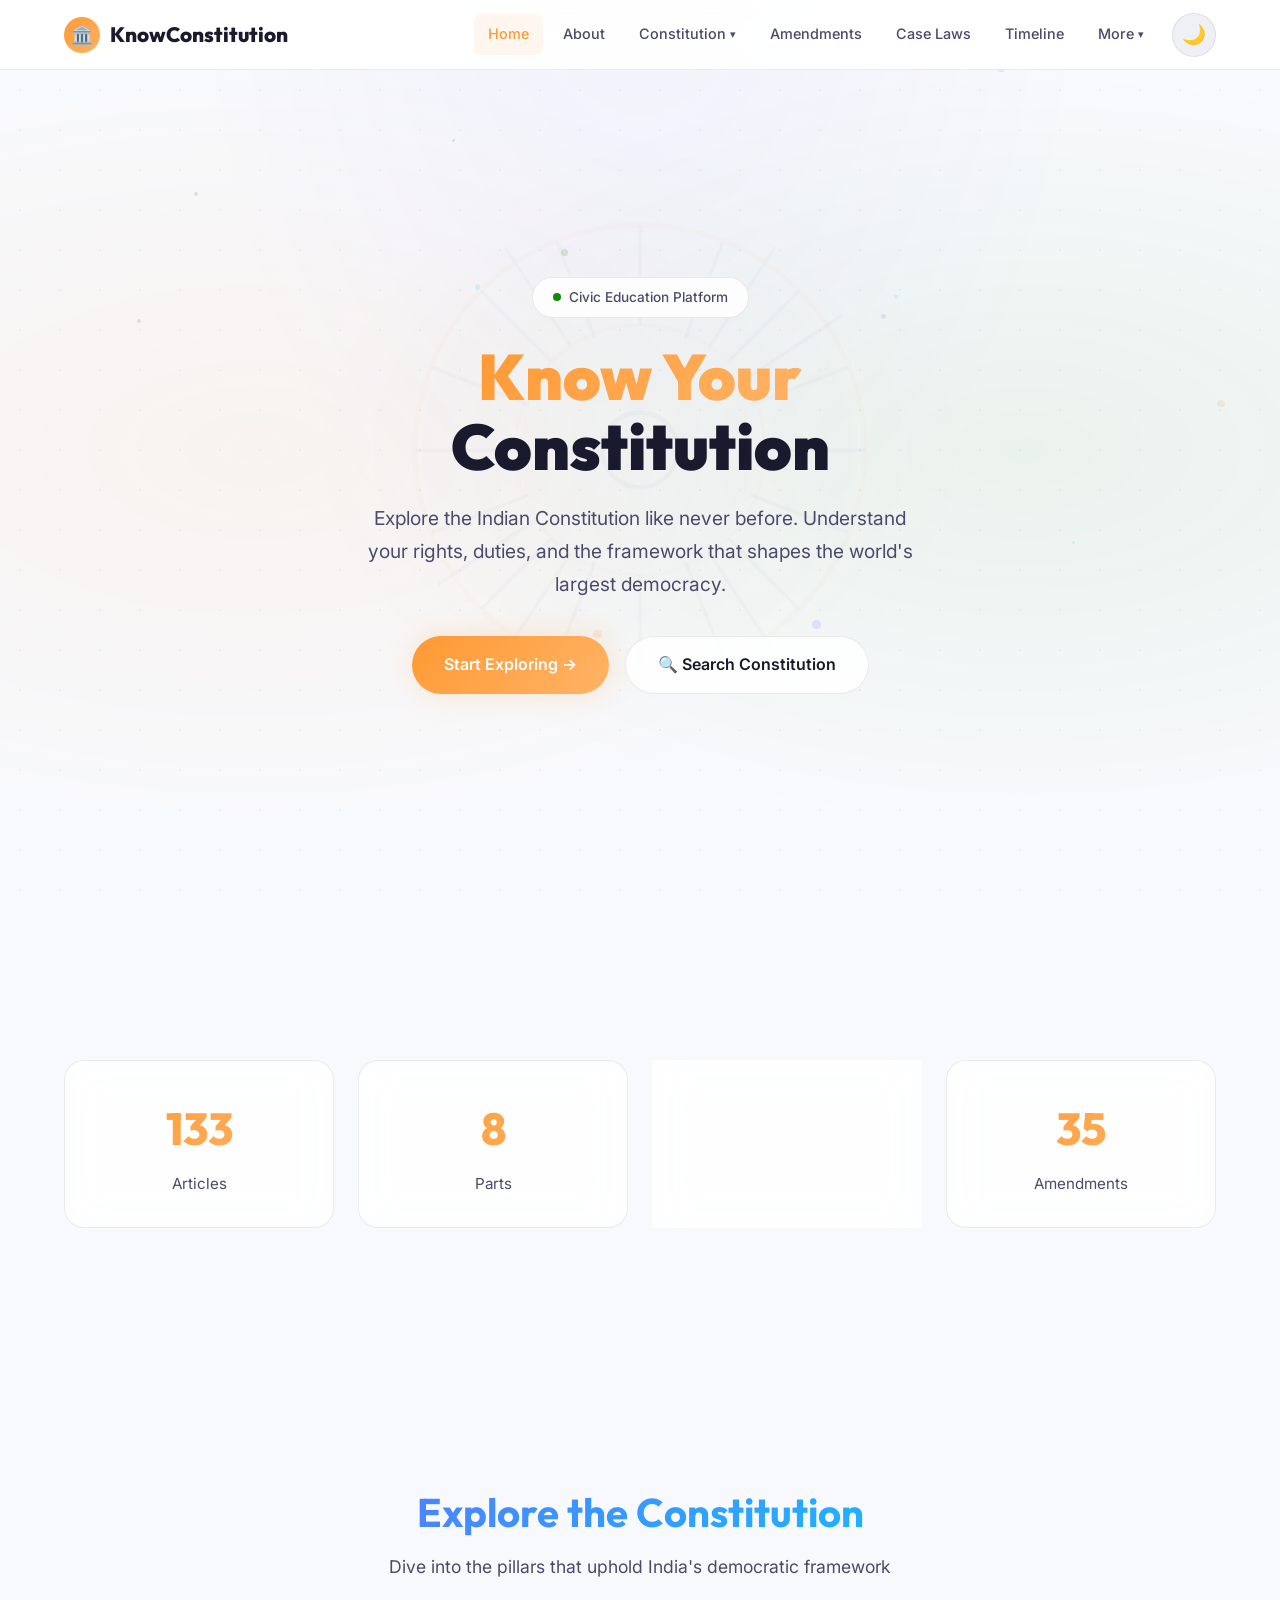
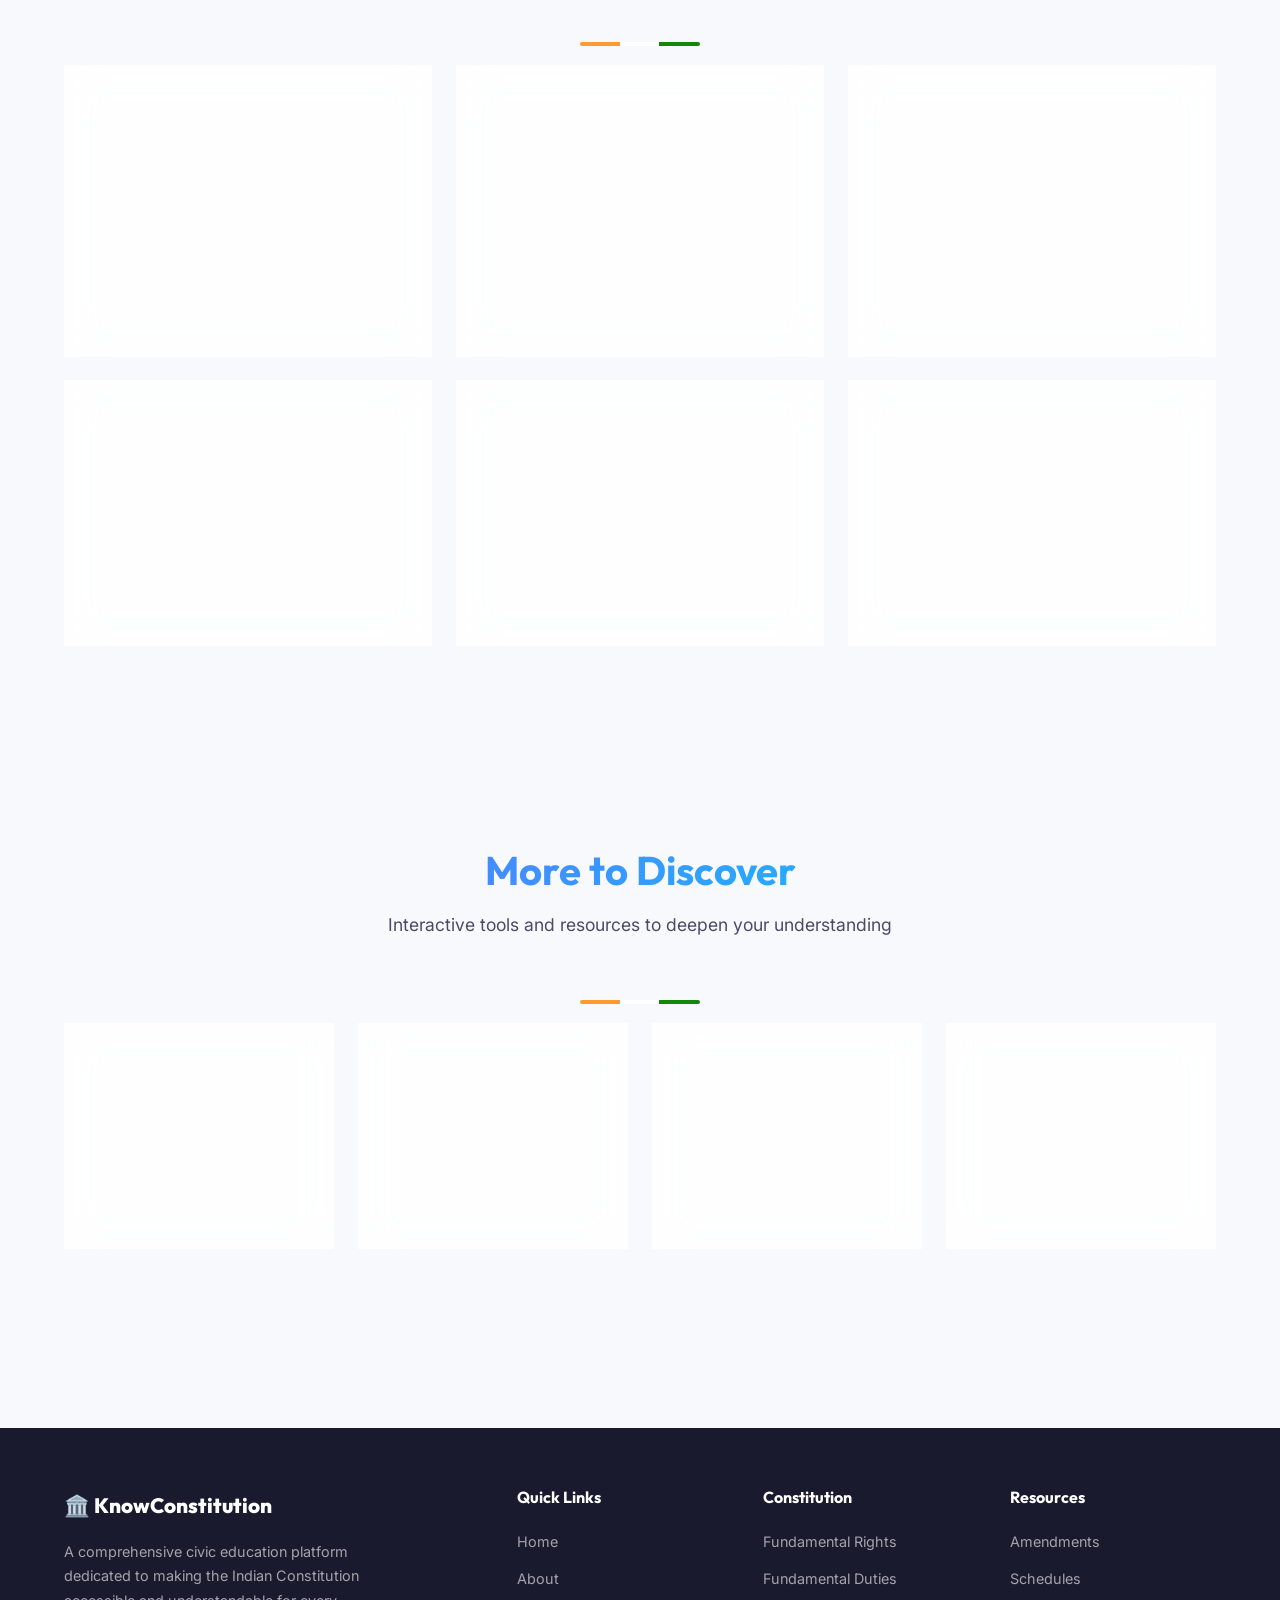
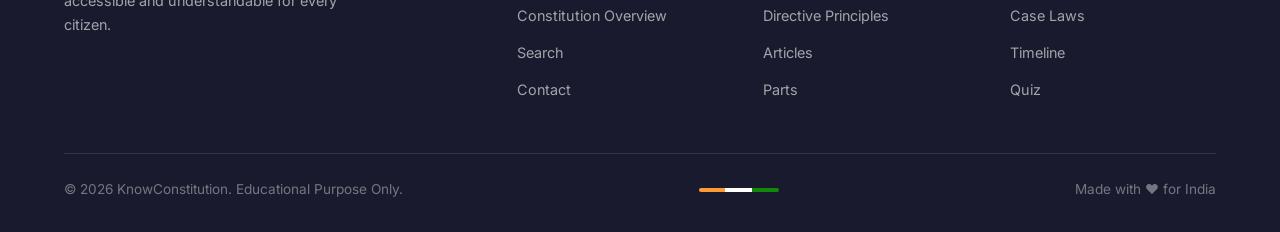
==== index.html @ 6f2cf32c "Add files via upload" ====
<!DOCTYPE html>
<html lang="en" data-theme="light">
<head>
  <meta charset="UTF-8">
  <meta name="viewport" content="width=device-width, initial-scale=1.0">
  <meta name="description" content="Know Your Constitution – A comprehensive civic education platform exploring the Indian Constitution, Fundamental Rights, Duties, Articles, and more.">
  <title>Know Your Constitution – Civic Education India</title>
  <link rel="stylesheet" href="style.css">
</head>
<body>

<!-- Page Loader -->
<div class="page-loader" id="pageLoader">
  <div class="loader-chakra"></div>
</div>

<!-- Parallax Background -->
<div class="parallax-bg" id="parallaxBg">
  <div class="layer layer-dots"></div>
  <div class="layer layer-gradient"></div>
</div>

<!-- Navigation -->
<nav class="navbar" id="navbar">
  <div class="nav-container">
    <a href="index.html" class="nav-logo">
      <span class="logo-icon">🏛️</span>
      <span>KnowConstitution</span>
    </a>

    <div class="nav-links" id="navLinks">
      <a href="index.html" class="active">Home</a>
      <a href="about.html">About</a>
      <div class="nav-dropdown">
        <a href="#" class="dropdown-toggle">Constitution</a>
        <div class="dropdown-menu">
          <a href="overview.html">Overview</a>
          <a href="rights.html">Fundamental Rights</a>
          <a href="duties.html">Fundamental Duties</a>
          <a href="dpsp.html">Directive Principles</a>
          <a href="articles.html">Articles (1–395)</a>
          <a href="parts.html">Parts</a>
          <a href="schedules.html">Schedules</a>
        </div>
      </div>
      <a href="amendments.html">Amendments</a>
      <a href="cases.html">Case Laws</a>
      <a href="timeline.html">Timeline</a>
      <div class="nav-dropdown">
        <a href="#" class="dropdown-toggle">More</a>
        <div class="dropdown-menu">
          <a href="search.html">🔍 Search</a>
          <a href="quiz.html">📝 Quiz</a>
          <a href="contact.html">📧 Contact</a>
        </div>
      </div>
      <button class="theme-toggle" id="themeToggle" title="Toggle Theme">🌙</button>
    </div>

    <button class="hamburger" id="hamburger" aria-label="Menu">
      <span></span><span></span><span></span>
    </button>
  </div>
</nav>

<!-- Hero Section -->
<section class="hero" id="hero">
  <div class="hero-bg">
    <!-- Ashoka Chakra SVG -->
    <div class="chakra-container">
      <svg class="chakra-svg" viewBox="0 0 200 200" xmlns="http://www.w3.org/2000/svg">
        <circle cx="100" cy="100" r="90" fill="none" stroke="#FF9933" stroke-width="2" opacity="0.3"/>
        <circle cx="100" cy="100" r="50" fill="none" stroke="#FF9933" stroke-width="1.5" opacity="0.2"/>
        <circle cx="100" cy="100" r="15" fill="none" stroke="#06038D" stroke-width="2" opacity="0.3"/>
        <!-- 24 Spokes -->
        <g stroke="#06038D" stroke-width="1.5" opacity="0.25">
          <line x1="100" y1="10" x2="100" y2="50"/><line x1="100" y1="150" x2="100" y2="190"/>
          <line x1="10" y1="100" x2="50" y2="100"/><line x1="150" y1="100" x2="190" y2="100"/>
          <line x1="36.4" y1="36.4" x2="64.6" y2="64.6"/><line x1="135.4" y1="135.4" x2="163.6" y2="163.6"/>
          <line x1="163.6" y1="36.4" x2="135.4" y2="64.6"/><line x1="64.6" y1="135.4" x2="36.4" y2="163.6"/>
          <line x1="66.9" y1="16.9" x2="82" y2="55.5"/><line x1="118" y1="144.5" x2="133.1" y2="183.1"/>
          <line x1="133.1" y1="16.9" x2="118" y2="55.5"/><line x1="82" y1="144.5" x2="66.9" y2="183.1"/>
          <line x1="183.1" y1="66.9" x2="144.5" y2="82"/><line x1="55.5" y1="118" x2="16.9" y2="133.1"/>
          <line x1="183.1" y1="133.1" x2="144.5" y2="118"/><line x1="55.5" y1="82" x2="16.9" y2="66.9"/>
          <line x1="16.9" y1="66.9" x2="55.5" y2="82"/><line x1="144.5" y1="118" x2="183.1" y2="133.1"/>
          <line x1="46.1" y1="19.1" x2="72.5" y2="59"/><line x1="127.5" y1="141" x2="153.9" y2="180.9"/>
          <line x1="153.9" y1="19.1" x2="127.5" y2="59"/><line x1="72.5" y1="141" x2="46.1" y2="180.9"/>
          <line x1="180.9" y1="46.1" x2="141" y2="72.5"/><line x1="59" y1="127.5" x2="19.1" y2="153.9"/>
        </g>
      </svg>
    </div>
  </div>

  <div class="hero-content">
    <div class="hero-badge">
      <span class="badge-dot"></span>
      Civic Education Platform
    </div>
    <h1 class="hero-title">
      <span class="highlight">Know Your</span><br>Constitution
    </h1>
    <p class="hero-description">
      Explore the Indian Constitution like never before. Understand your rights, duties, and the framework that shapes the world's largest democracy.
    </p>
    <div class="hero-buttons">
      <a href="overview.html" class="btn btn-primary">
        Start Exploring →
      </a>
      <a href="search.html" class="btn btn-secondary">
        🔍 Search Constitution
      </a>
    </div>
  </div>
</section>

<!-- Stats Section -->
<section class="section">
  <div class="container">
    <div class="stats-row reveal stagger">
      <div class="stat-card">
        <div class="stat-number" data-count="395">0</div>
        <div class="stat-label">Articles</div>
      </div>
      <div class="stat-card">
        <div class="stat-number" data-count="25">0</div>
        <div class="stat-label">Parts</div>
      </div>
      <div class="stat-card">
        <div class="stat-number" data-count="12">0</div>
        <div class="stat-label">Schedules</div>
      </div>
      <div class="stat-card">
        <div class="stat-number" data-count="105">0</div>
        <div class="stat-label">Amendments</div>
      </div>
    </div>
  </div>
</section>

<!-- Explore Sections -->
<section class="section">
  <div class="container">
    <h2 class="section-title reveal">Explore the Constitution</h2>
    <p class="section-subtitle reveal">Dive into the pillars that uphold India's democratic framework</p>
    <div class="tricolor-line reveal"></div>

    <div class="cards-grid cards-grid-3 stagger reveal">
      <a href="rights.html" class="floating-card" style="animation: floatSlow 4s ease-in-out infinite">
        <div class="card-icon">⚖️</div>
        <h3 class="card-title">Fundamental Rights</h3>
        <p class="card-text">Discover the foundational rights guaranteed to every citizen under Articles 12–35.</p>
        <span class="card-link">Learn more →</span>
      </a>
      <a href="duties.html" class="floating-card" style="animation: floatSlow 4.5s ease-in-out infinite 0.5s">
        <div class="card-icon">🤝</div>
        <h3 class="card-title">Fundamental Duties</h3>
        <p class="card-text">Understand the moral obligations that every citizen is expected to uphold.</p>
        <span class="card-link">Learn more →</span>
      </a>
      <a href="dpsp.html" class="floating-card" style="animation: floatSlow 5s ease-in-out infinite 1s">
        <div class="card-icon">📜</div>
        <h3 class="card-title">Directive Principles</h3>
        <p class="card-text">Explore the guiding principles for governance that shape India's policies.</p>
        <span class="card-link">Learn more →</span>
      </a>
      <a href="articles.html" class="floating-card" style="animation: floatSlow 4.2s ease-in-out infinite 0.3s">
        <div class="card-icon">📖</div>
        <h3 class="card-title">All 395 Articles</h3>
        <p class="card-text">Browse every article organized by Parts with easy explanations.</p>
        <span class="card-link">Explore →</span>
      </a>
      <a href="amendments.html" class="floating-card" style="animation: floatSlow 4.8s ease-in-out infinite 0.7s">
        <div class="card-icon">✏️</div>
        <h3 class="card-title">Amendments</h3>
        <p class="card-text">Trace how the Constitution has evolved through landmark amendments.</p>
        <span class="card-link">View all →</span>
      </a>
      <a href="cases.html" class="floating-card" style="animation: floatSlow 4.3s ease-in-out infinite 1.2s">
        <div class="card-icon">⚡</div>
        <h3 class="card-title">Landmark Case Laws</h3>
        <p class="card-text">Study the Supreme Court decisions that shaped constitutional interpretation.</p>
        <span class="card-link">Browse →</span>
      </a>
    </div>
  </div>
</section>

<!-- More Features -->
<section class="section">
  <div class="container">
    <h2 class="section-title reveal">More to Discover</h2>
    <p class="section-subtitle reveal">Interactive tools and resources to deepen your understanding</p>
    <div class="tricolor-line reveal"></div>

    <div class="cards-grid cards-grid-4 stagger reveal">
      <a href="parts.html" class="floating-card">
        <div class="card-icon" style="background: rgba(19,136,8,0.1)">📑</div>
        <h3 class="card-title">Parts</h3>
        <p class="card-text">22 Parts that organize the Constitution's structure.</p>
      </a>
      <a href="schedules.html" class="floating-card">
        <div class="card-icon" style="background: rgba(108,99,255,0.1)">📋</div>
        <h3 class="card-title">Schedules</h3>
        <p class="card-text">12 Schedules containing additional details and lists.</p>
      </a>
      <a href="quiz.html" class="floating-card">
        <div class="card-icon" style="background: rgba(0,210,255,0.1)">🧠</div>
        <h3 class="card-title">Quiz</h3>
        <p class="card-text">Test your constitutional knowledge interactively.</p>
      </a>
      <a href="timeline.html" class="floating-card">
        <div class="card-icon" style="background: rgba(255,107,107,0.1)">🕐</div>
        <h3 class="card-title">Timeline</h3>
        <p class="card-text">Trace the development of India's Constitution.</p>
      </a>
    </div>
  </div>
</section>

<!-- Footer -->
<footer class="footer">
  <div class="container">
    <div class="footer-grid">
      <div>
        <div class="footer-brand">🏛️ KnowConstitution</div>
        <p class="footer-desc">A comprehensive civic education platform dedicated to making the Indian Constitution accessible and understandable for every citizen.</p>
      </div>
      <div>
        <h4>Quick Links</h4>
        <ul>
          <li><a href="index.html">Home</a></li>
          <li><a href="about.html">About</a></li>
          <li><a href="overview.html">Constitution Overview</a></li>
          <li><a href="search.html">Search</a></li>
          <li><a href="contact.html">Contact</a></li>
        </ul>
      </div>
      <div>
        <h4>Constitution</h4>
        <ul>
          <li><a href="rights.html">Fundamental Rights</a></li>
          <li><a href="duties.html">Fundamental Duties</a></li>
          <li><a href="dpsp.html">Directive Principles</a></li>
          <li><a href="articles.html">Articles</a></li>
          <li><a href="parts.html">Parts</a></li>
        </ul>
      </div>
      <div>
        <h4>Resources</h4>
        <ul>
          <li><a href="amendments.html">Amendments</a></li>
          <li><a href="schedules.html">Schedules</a></li>
          <li><a href="cases.html">Case Laws</a></li>
          <li><a href="timeline.html">Timeline</a></li>
          <li><a href="quiz.html">Quiz</a></li>
        </ul>
      </div>
    </div>
    <div class="footer-bottom">
      <span>© 2026 KnowConstitution. Educational Purpose Only.</span>
      <div class="tricolor-line" style="width: 80px;"></div>
      <span>Made with ❤️ for India</span>
    </div>
  </div>
</footer>

<script src="script.js"></script>
</body>
</html>
---- style.css ----
/* ============================================================
   CIVIC EDUCATION – INDIAN CONSTITUTION
   Complete Design System
   ============================================================ */

/* ---------- Google Fonts ---------- */
@import url('https://fonts.googleapis.com/css2?family=Inter:wght@300;400;500;600;700;800;900&family=Outfit:wght@300;400;500;600;700;800&display=swap');

/* ============================================================
   1. CSS CUSTOM PROPERTIES (LIGHT THEME DEFAULT)
   ============================================================ */
:root {
  /* India-inspired palette */
  --saffron: #FF9933;
  --saffron-dark: #E07800;
  --white-flag: #FFFFFF;
  --green-india: #138808;
  --green-dark: #0D6B06;
  --navy: #000080;
  --chakra-blue: #06038D;

  /* Modern accent colors */
  --accent-1: #6C63FF;
  --accent-2: #00D2FF;
  --accent-3: #FF6B6B;
  --accent-gold: #FFD700;

  /* Theme colors (Light) */
  --bg-primary: #F8F9FC;
  --bg-secondary: #FFFFFF;
  --bg-tertiary: #EEF0F6;
  --bg-card: rgba(255, 255, 255, 0.85);
  --bg-card-hover: rgba(255, 255, 255, 0.95);
  --bg-nav: rgba(255, 255, 255, 0.92);
  --bg-footer: #1a1a2e;
  --bg-hero-overlay: rgba(248, 249, 252, 0.7);

  --text-primary: #1a1a2e;
  --text-secondary: #4a4a6a;
  --text-muted: #8888aa;
  --text-on-dark: #FFFFFF;

  --border-color: rgba(0, 0, 0, 0.08);
  --border-light: rgba(0, 0, 0, 0.04);
  --shadow-sm: 0 2px 8px rgba(0, 0, 0, 0.06);
  --shadow-md: 0 4px 20px rgba(0, 0, 0, 0.08);
  --shadow-lg: 0 8px 40px rgba(0, 0, 0, 0.12);
  --shadow-xl: 0 16px 60px rgba(0, 0, 0, 0.15);
  --shadow-glow: 0 0 30px rgba(108, 99, 255, 0.15);
  --shadow-saffron: 0 0 30px rgba(255, 153, 51, 0.2);

  /* Gradients */
  --gradient-hero: linear-gradient(135deg, #FF9933 0%, #FFFFFF 50%, #138808 100%);
  --gradient-saffron: linear-gradient(135deg, #FF9933, #FFB366);
  --gradient-green: linear-gradient(135deg, #138808, #1DB954);
  --gradient-accent: linear-gradient(135deg, #6C63FF, #00D2FF);
  --gradient-card: linear-gradient(135deg, rgba(255,255,255,0.9), rgba(255,255,255,0.7));
  --gradient-dark-card: linear-gradient(135deg, rgba(30,30,60,0.9), rgba(20,20,50,0.7));

  /* Sizing */
  --nav-height: 70px;
  --max-width: 1200px;
  --border-radius-sm: 8px;
  --border-radius-md: 12px;
  --border-radius-lg: 20px;
  --border-radius-xl: 28px;

  /* Transitions */
  --transition-fast: 0.2s ease;
  --transition-base: 0.3s ease;
  --transition-slow: 0.5s ease;
  --transition-bounce: 0.4s cubic-bezier(0.175, 0.885, 0.32, 1.275);
}

/* ============================================================
   2. DARK THEME
   ============================================================ */
[data-theme="dark"] {
  --bg-primary: #0a0a1a;
  --bg-secondary: #12122a;
  --bg-tertiary: #1a1a3a;
  --bg-card: rgba(20, 20, 50, 0.85);
  --bg-card-hover: rgba(30, 30, 60, 0.95);
  --bg-nav: rgba(10, 10, 26, 0.95);
  --bg-hero-overlay: rgba(10, 10, 26, 0.7);

  --text-primary: #E8E8F0;
  --text-secondary: #B0B0CC;
  --text-muted: #7070A0;

  --border-color: rgba(255, 255, 255, 0.08);
  --border-light: rgba(255, 255, 255, 0.04);
  --shadow-sm: 0 2px 8px rgba(0, 0, 0, 0.3);
  --shadow-md: 0 4px 20px rgba(0, 0, 0, 0.4);
  --shadow-lg: 0 8px 40px rgba(0, 0, 0, 0.5);
  --shadow-xl: 0 16px 60px rgba(0, 0, 0, 0.6);
  --shadow-glow: 0 0 30px rgba(108, 99, 255, 0.3);
  --shadow-saffron: 0 0 30px rgba(255, 153, 51, 0.3);

  --gradient-card: linear-gradient(135deg, rgba(30,30,60,0.9), rgba(20,20,50,0.7));
}

/* ============================================================
   3. RESET & BASE
   ============================================================ */
*, *::before, *::after {
  margin: 0;
  padding: 0;
  box-sizing: border-box;
}

html {
  scroll-behavior: smooth;
  font-size: 16px;
}

body {
  font-family: 'Inter', sans-serif;
  background: var(--bg-primary);
  color: var(--text-primary);
  line-height: 1.7;
  overflow-x: hidden;
  transition: background var(--transition-base), color var(--transition-base);
}

h1, h2, h3, h4, h5, h6 {
  font-family: 'Outfit', sans-serif;
  font-weight: 700;
  line-height: 1.2;
}

a {
  text-decoration: none;
  color: var(--accent-1);
  transition: color var(--transition-fast);
}

a:hover {
  color: var(--saffron);
}

img {
  max-width: 100%;
  height: auto;
}

ul { list-style: none; }

/* ============================================================
   4. UTILITY CLASSES
   ============================================================ */
.container {
  max-width: var(--max-width);
  margin: 0 auto;
  padding: 0 24px;
}

.section {
  padding: 100px 0;
  position: relative;
}

.section-title {
  font-size: 2.5rem;
  text-align: center;
  margin-bottom: 16px;
  background: var(--gradient-accent);
  -webkit-background-clip: text;
  -webkit-text-fill-color: transparent;
  background-clip: text;
}

.section-subtitle {
  text-align: center;
  color: var(--text-secondary);
  font-size: 1.1rem;
  max-width: 600px;
  margin: 0 auto 60px;
}

.tricolor-line {
  height: 4px;
  background: linear-gradient(90deg, var(--saffron) 33%, var(--white-flag) 33%, var(--white-flag) 66%, var(--green-india) 66%);
  border-radius: 2px;
  margin: 20px auto;
  width: 120px;
}

.text-saffron { color: var(--saffron); }
.text-green { color: var(--green-india); }
.text-accent { color: var(--accent-1); }

/* ============================================================
   5. PARALLAX BACKGROUND
   ============================================================ */
.parallax-bg {
  position: fixed;
  top: 0;
  left: 0;
  width: 100%;
  height: 100%;
  z-index: -2;
  overflow: hidden;
  pointer-events: none;
}

.parallax-bg .layer {
  position: absolute;
  width: 100%;
  height: 120%;
  top: -10%;
}

.parallax-bg .layer-dots {
  background-image: radial-gradient(circle, var(--border-color) 1px, transparent 1px);
  background-size: 40px 40px;
  opacity: 0.5;
}

.parallax-bg .layer-gradient {
  background: radial-gradient(ellipse at 20% 50%, rgba(255,153,51,0.06) 0%, transparent 50%),
              radial-gradient(ellipse at 80% 50%, rgba(19,136,8,0.06) 0%, transparent 50%),
              radial-gradient(ellipse at 50% 0%, rgba(108,99,255,0.05) 0%, transparent 50%);
}

/* Floating particles */
.floating-particle {
  position: fixed;
  border-radius: 50%;
  pointer-events: none;
  z-index: -1;
  opacity: 0.15;
}

/* ============================================================
   6. NAVIGATION
   ============================================================ */
.navbar {
  position: fixed;
  top: 0;
  left: 0;
  right: 0;
  height: var(--nav-height);
  background: var(--bg-nav);
  backdrop-filter: blur(20px);
  -webkit-backdrop-filter: blur(20px);
  border-bottom: 1px solid var(--border-color);
  z-index: 1000;
  transition: all var(--transition-base);
}

.navbar.scrolled {
  box-shadow: var(--shadow-md);
}

.nav-container {
  max-width: var(--max-width);
  margin: 0 auto;
  padding: 0 24px;
  height: 100%;
  display: flex;
  align-items: center;
  justify-content: space-between;
}

.nav-logo {
  display: flex;
  align-items: center;
  gap: 10px;
  font-family: 'Outfit', sans-serif;
  font-weight: 800;
  font-size: 1.3rem;
  color: var(--text-primary);
  text-decoration: none;
}

.nav-logo .logo-icon {
  width: 36px;
  height: 36px;
  background: var(--gradient-saffron);
  border-radius: 50%;
  display: flex;
  align-items: center;
  justify-content: center;
  font-size: 1.1rem;
}

.nav-links {
  display: flex;
  align-items: center;
  gap: 6px;
}

.nav-links a {
  padding: 8px 14px;
  color: var(--text-secondary);
  font-weight: 500;
  font-size: 0.9rem;
  border-radius: var(--border-radius-sm);
  transition: all var(--transition-fast);
  position: relative;
}

.nav-links a:hover,
.nav-links a.active {
  color: var(--saffron);
  background: rgba(255, 153, 51, 0.08);
}

/* Dropdown */
.nav-dropdown {
  position: relative;
}

.nav-dropdown .dropdown-toggle {
  cursor: pointer;
  display: flex;
  align-items: center;
  gap: 4px;
}

.nav-dropdown .dropdown-toggle::after {
  content: '▾';
  font-size: 0.7rem;
  transition: transform var(--transition-fast);
}

.nav-dropdown:hover .dropdown-toggle::after {
  transform: rotate(180deg);
}

.dropdown-menu {
  position: absolute;
  top: 100%;
  left: 50%;
  transform: translateX(-50%) translateY(10px);
  background: var(--bg-secondary);
  border: 1px solid var(--border-color);
  border-radius: var(--border-radius-md);
  padding: 8px;
  min-width: 220px;
  box-shadow: var(--shadow-lg);
  opacity: 0;
  visibility: hidden;
  transition: all var(--transition-fast);
  z-index: 100;
}

.nav-dropdown:hover .dropdown-menu {
  opacity: 1;
  visibility: visible;
  transform: translateX(-50%) translateY(0);
}

.dropdown-menu a {
  display: block;
  padding: 10px 16px;
  font-size: 0.88rem;
  color: var(--text-secondary);
  border-radius: var(--border-radius-sm);
}

.dropdown-menu a:hover {
  background: rgba(255, 153, 51, 0.08);
  color: var(--saffron);
}

/* Theme toggle */
.theme-toggle {
  width: 44px;
  height: 44px;
  border-radius: 50%;
  border: 1px solid var(--border-color);
  background: var(--bg-tertiary);
  cursor: pointer;
  display: flex;
  align-items: center;
  justify-content: center;
  font-size: 1.2rem;
  transition: all var(--transition-base);
  margin-left: 8px;
}

.theme-toggle:hover {
  background: var(--saffron);
  border-color: var(--saffron);
  transform: rotate(30deg);
}

/* Hamburger */
.hamburger {
  display: none;
  flex-direction: column;
  gap: 5px;
  cursor: pointer;
  padding: 8px;
  background: none;
  border: none;
  z-index: 1001;
}

.hamburger span {
  width: 24px;
  height: 2px;
  background: var(--text-primary);
  border-radius: 2px;
  transition: all var(--transition-base);
}

.hamburger.active span:nth-child(1) {
  transform: rotate(45deg) translate(5px, 5px);
}

.hamburger.active span:nth-child(2) {
  opacity: 0;
}

.hamburger.active span:nth-child(3) {
  transform: rotate(-45deg) translate(5px, -5px);
}

/* ============================================================
   7. HERO SECTION
   ============================================================ */
.hero {
  min-height: 100vh;
  display: flex;
  align-items: center;
  justify-content: center;
  text-align: center;
  position: relative;
  padding-top: var(--nav-height);
  overflow: hidden;
}

.hero-bg {
  position: absolute;
  inset: 0;
  z-index: -1;
}

/* Ashoka Chakra */
.chakra-container {
  position: absolute;
  top: 50%;
  left: 50%;
  transform: translate(-50%, -50%);
  width: 500px;
  height: 500px;
  opacity: 0.08;
}

.chakra-svg {
  width: 100%;
  height: 100%;
  animation: chakraSpin 60s linear infinite;
}

@keyframes chakraSpin {
  from { transform: rotate(0deg); }
  to { transform: rotate(360deg); }
}

.hero-content {
  position: relative;
  z-index: 1;
  max-width: 800px;
  padding: 0 24px;
}

.hero-badge {
  display: inline-flex;
  align-items: center;
  gap: 8px;
  padding: 8px 20px;
  background: var(--bg-card);
  border: 1px solid var(--border-color);
  border-radius: 50px;
  font-size: 0.85rem;
  font-weight: 500;
  color: var(--text-secondary);
  margin-bottom: 24px;
  backdrop-filter: blur(10px);
  animation: floatUp 1s ease-out;
}

.hero-badge .badge-dot {
  width: 8px;
  height: 8px;
  background: var(--green-india);
  border-radius: 50%;
  animation: pulse 2s infinite;
}

.hero-title {
  font-size: 4rem;
  font-weight: 900;
  line-height: 1.1;
  margin-bottom: 20px;
  animation: floatUp 1s ease-out 0.2s both;
}

.hero-title .highlight {
  background: var(--gradient-saffron);
  -webkit-background-clip: text;
  -webkit-text-fill-color: transparent;
  background-clip: text;
}

.hero-description {
  font-size: 1.2rem;
  color: var(--text-secondary);
  max-width: 560px;
  margin: 0 auto 36px;
  animation: floatUp 1s ease-out 0.4s both;
}

.hero-buttons {
  display: flex;
  gap: 16px;
  justify-content: center;
  flex-wrap: wrap;
  animation: floatUp 1s ease-out 0.6s both;
}

/* Buttons */
.btn {
  display: inline-flex;
  align-items: center;
  gap: 8px;
  padding: 14px 32px;
  border-radius: 50px;
  font-family: 'Inter', sans-serif;
  font-weight: 600;
  font-size: 1rem;
  border: none;
  cursor: pointer;
  transition: all var(--transition-base);
  text-decoration: none;
}

.btn-primary {
  background: var(--gradient-saffron);
  color: #fff;
  box-shadow: var(--shadow-saffron);
}

.btn-primary:hover {
  transform: translateY(-3px);
  box-shadow: 0 8px 30px rgba(255, 153, 51, 0.4);
  color: #fff;
}

.btn-secondary {
  background: var(--bg-card);
  color: var(--text-primary);
  border: 1px solid var(--border-color);
  backdrop-filter: blur(10px);
}

.btn-secondary:hover {
  transform: translateY(-3px);
  box-shadow: var(--shadow-md);
  color: var(--text-primary);
}

.btn-small {
  padding: 10px 20px;
  font-size: 0.88rem;
}

/* ============================================================
   8. FLOATING CARDS
   ============================================================ */
.floating-card {
  background: var(--bg-card);
  border: 1px solid var(--border-color);
  border-radius: var(--border-radius-lg);
  padding: 32px;
  backdrop-filter: blur(20px);
  -webkit-backdrop-filter: blur(20px);
  transition: all var(--transition-base);
  position: relative;
  overflow: hidden;
}

.floating-card::before {
  content: '';
  position: absolute;
  top: 0;
  left: 0;
  right: 0;
  height: 3px;
  background: var(--gradient-saffron);
  opacity: 0;
  transition: opacity var(--transition-base);
}

.floating-card:hover {
  transform: translateY(-8px);
  box-shadow: var(--shadow-lg);
  border-color: rgba(255, 153, 51, 0.2);
}

.floating-card:hover::before {
  opacity: 1;
}

.card-icon {
  width: 56px;
  height: 56px;
  border-radius: var(--border-radius-md);
  display: flex;
  align-items: center;
  justify-content: center;
  font-size: 1.5rem;
  margin-bottom: 20px;
  background: rgba(255, 153, 51, 0.1);
}

.card-title {
  font-size: 1.25rem;
  font-weight: 700;
  margin-bottom: 10px;
}

.card-text {
  color: var(--text-secondary);
  font-size: 0.95rem;
  line-height: 1.6;
}

.card-link {
  display: inline-flex;
  align-items: center;
  gap: 6px;
  margin-top: 16px;
  font-weight: 600;
  font-size: 0.9rem;
  color: var(--saffron);
}

.card-link:hover {
  gap: 10px;
  color: var(--saffron-dark);
}

/* Cards grid */
.cards-grid {
  display: grid;
  grid-template-columns: repeat(auto-fill, minmax(300px, 1fr));
  gap: 24px;
}

.cards-grid-3 {
  grid-template-columns: repeat(3, 1fr);
}

.cards-grid-4 {
  grid-template-columns: repeat(4, 1fr);
}

/* ============================================================
   9. STATS SECTION
   ============================================================ */
.stats-row {
  display: grid;
  grid-template-columns: repeat(4, 1fr);
  gap: 24px;
  margin: 60px 0;
}

.stat-card {
  text-align: center;
  padding: 30px;
  background: var(--bg-card);
  border: 1px solid var(--border-color);
  border-radius: var(--border-radius-lg);
  backdrop-filter: blur(20px);
  transition: all var(--transition-base);
}

.stat-card:hover {
  transform: translateY(-5px);
  box-shadow: var(--shadow-glow);
}

.stat-number {
  font-family: 'Outfit', sans-serif;
  font-size: 2.8rem;
  font-weight: 800;
  background: var(--gradient-saffron);
  -webkit-background-clip: text;
  -webkit-text-fill-color: transparent;
  background-clip: text;
}

.stat-label {
  font-size: 0.95rem;
  color: var(--text-secondary);
  margin-top: 4px;
}

/* ============================================================
   10. ACCORDION (Articles Section)
   ============================================================ */
.accordion {
  max-width: 900px;
  margin: 0 auto;
}

.accordion-item {
  background: var(--bg-card);
  border: 1px solid var(--border-color);
  border-radius: var(--border-radius-md);
  margin-bottom: 8px;
  overflow: hidden;
  backdrop-filter: blur(10px);
  transition: all var(--transition-base);
}

.accordion-item:hover {
  border-color: rgba(255, 153, 51, 0.2);
}

.accordion-header {
  padding: 18px 24px;
  cursor: pointer;
  display: flex;
  align-items: center;
  justify-content: space-between;
  font-weight: 600;
  font-size: 0.98rem;
  transition: all var(--transition-fast);
  user-select: none;
}

.accordion-header:hover {
  background: rgba(255, 153, 51, 0.04);
}

.accordion-header .article-num {
  background: var(--gradient-saffron);
  -webkit-background-clip: text;
  -webkit-text-fill-color: transparent;
  background-clip: text;
  font-weight: 700;
  margin-right: 12px;
  min-width: 80px;
}

.accordion-header .arrow {
  transition: transform var(--transition-base);
  font-size: 0.8rem;
  color: var(--text-muted);
}

.accordion-item.active .accordion-header .arrow {
  transform: rotate(180deg);
}

.accordion-body {
  max-height: 0;
  overflow: hidden;
  transition: max-height 0.4s ease, padding 0.3s ease;
}

.accordion-item.active .accordion-body {
  max-height: 500px;
  padding: 0 24px 20px;
}

.accordion-body p {
  color: var(--text-secondary);
  font-size: 0.94rem;
  line-height: 1.8;
}

.accordion-body .part-badge {
  display: inline-block;
  padding: 4px 12px;
  background: rgba(108, 99, 255, 0.1);
  color: var(--accent-1);
  border-radius: 50px;
  font-size: 0.8rem;
  font-weight: 600;
  margin-bottom: 10px;
}

/* Filter pills */
.filter-pills {
  display: flex;
  flex-wrap: wrap;
  gap: 8px;
  justify-content: center;
  margin-bottom: 40px;
}

.filter-pill {
  padding: 8px 20px;
  border-radius: 50px;
  border: 1px solid var(--border-color);
  background: var(--bg-card);
  color: var(--text-secondary);
  font-size: 0.85rem;
  font-weight: 500;
  cursor: pointer;
  transition: all var(--transition-fast);
}

.filter-pill:hover,
.filter-pill.active {
  background: var(--gradient-saffron);
  color: #fff;
  border-color: var(--saffron);
}

/* ============================================================
   11. TIMELINE
   ============================================================ */
.timeline-wrapper {
  position: relative;
  max-width: 800px;
  margin: 0 auto;
  padding: 20px 0;
}

.timeline-wrapper::before {
  content: '';
  position: absolute;
  left: 50%;
  top: 0;
  bottom: 0;
  width: 3px;
  background: linear-gradient(to bottom, var(--saffron), var(--green-india));
  transform: translateX(-50%);
  border-radius: 3px;
}

.timeline-item {
  position: relative;
  width: 50%;
  padding: 20px 40px;
  opacity: 0;
  transform: translateY(30px);
  transition: all 0.6s ease;
}

.timeline-item.visible {
  opacity: 1;
  transform: translateY(0);
}

.timeline-item:nth-child(odd) {
  left: 0;
  text-align: right;
}

.timeline-item:nth-child(even) {
  left: 50%;
  text-align: left;
}

.timeline-item::before {
  content: '';
  position: absolute;
  top: 30px;
  width: 16px;
  height: 16px;
  background: var(--saffron);
  border: 3px solid var(--bg-primary);
  border-radius: 50%;
  z-index: 1;
  box-shadow: 0 0 0 4px rgba(255, 153, 51, 0.2);
}

.timeline-item:nth-child(odd)::before {
  right: -8px;
}

.timeline-item:nth-child(even)::before {
  left: -8px;
}

.timeline-content {
  background: var(--bg-card);
  border: 1px solid var(--border-color);
  border-radius: var(--border-radius-md);
  padding: 24px;
  backdrop-filter: blur(10px);
  transition: all var(--transition-base);
}

.timeline-content:hover {
  transform: translateY(-4px);
  box-shadow: var(--shadow-md);
}

.timeline-year {
  font-family: 'Outfit', sans-serif;
  font-size: 1.5rem;
  font-weight: 800;
  color: var(--saffron);
  margin-bottom: 6px;
}

.timeline-title {
  font-size: 1.05rem;
  font-weight: 700;
  margin-bottom: 8px;
}

.timeline-text {
  font-size: 0.9rem;
  color: var(--text-secondary);
  line-height: 1.6;
}

/* ============================================================
   12. QUIZ SECTION
   ============================================================ */
.quiz-container {
  max-width: 700px;
  margin: 0 auto;
}

.quiz-card {
  background: var(--bg-card);
  border: 1px solid var(--border-color);
  border-radius: var(--border-radius-lg);
  padding: 40px;
  backdrop-filter: blur(20px);
}

.quiz-progress {
  display: flex;
  align-items: center;
  gap: 16px;
  margin-bottom: 30px;
}

.progress-bar {
  flex: 1;
  height: 8px;
  background: var(--bg-tertiary);
  border-radius: 4px;
  overflow: hidden;
}

.progress-fill {
  height: 100%;
  background: var(--gradient-saffron);
  border-radius: 4px;
  transition: width var(--transition-base);
}

.progress-text {
  font-size: 0.85rem;
  font-weight: 600;
  color: var(--text-muted);
  white-space: nowrap;
}

.quiz-question {
  font-size: 1.25rem;
  font-weight: 700;
  margin-bottom: 28px;
  line-height: 1.5;
}

.quiz-options {
  display: flex;
  flex-direction: column;
  gap: 12px;
}

.quiz-option {
  padding: 16px 24px;
  border: 2px solid var(--border-color);
  border-radius: var(--border-radius-md);
  cursor: pointer;
  font-size: 0.98rem;
  transition: all var(--transition-fast);
  display: flex;
  align-items: center;
  gap: 14px;
}

.quiz-option:hover {
  border-color: var(--saffron);
  background: rgba(255, 153, 51, 0.05);
  transform: translateX(4px);
}

.quiz-option.selected {
  border-color: var(--accent-1);
  background: rgba(108, 99, 255, 0.08);
}

.quiz-option.correct {
  border-color: var(--green-india);
  background: rgba(19, 136, 8, 0.08);
}

.quiz-option.wrong {
  border-color: var(--accent-3);
  background: rgba(255, 107, 107, 0.08);
}

.quiz-option .option-letter {
  width: 32px;
  height: 32px;
  border-radius: 50%;
  background: var(--bg-tertiary);
  display: flex;
  align-items: center;
  justify-content: center;
  font-weight: 700;
  font-size: 0.85rem;
  flex-shrink: 0;
}

.quiz-actions {
  margin-top: 30px;
  display: flex;
  justify-content: flex-end;
}

/* Quiz result */
.quiz-result {
  text-align: center;
  padding: 40px 0;
}

.result-score {
  font-size: 5rem;
  font-weight: 900;
  font-family: 'Outfit', sans-serif;
  background: var(--gradient-saffron);
  -webkit-background-clip: text;
  -webkit-text-fill-color: transparent;
  background-clip: text;
}

.result-text {
  font-size: 1.2rem;
  color: var(--text-secondary);
  margin: 10px 0 30px;
}

/* ============================================================
   13. SEARCH PAGE
   ============================================================ */
.search-hero {
  padding: 140px 0 60px;
  text-align: center;
}

.search-box {
  max-width: 600px;
  margin: 0 auto;
  position: relative;
}

.search-input {
  width: 100%;
  padding: 18px 24px 18px 56px;
  font-size: 1.05rem;
  font-family: 'Inter', sans-serif;
  background: var(--bg-card);
  border: 2px solid var(--border-color);
  border-radius: 50px;
  color: var(--text-primary);
  outline: none;
  transition: all var(--transition-base);
  backdrop-filter: blur(10px);
}

.search-input:focus {
  border-color: var(--saffron);
  box-shadow: 0 0 0 4px rgba(255, 153, 51, 0.1);
}

.search-icon {
  position: absolute;
  left: 22px;
  top: 50%;
  transform: translateY(-50%);
  font-size: 1.1rem;
  color: var(--text-muted);
}

.search-tabs {
  display: flex;
  justify-content: center;
  gap: 8px;
  margin: 30px 0;
  flex-wrap: wrap;
}

.search-tab {
  padding: 8px 20px;
  border-radius: 50px;
  border: 1px solid var(--border-color);
  background: var(--bg-card);
  color: var(--text-secondary);
  font-size: 0.88rem;
  font-weight: 500;
  cursor: pointer;
  transition: all var(--transition-fast);
}

.search-tab:hover,
.search-tab.active {
  background: var(--saffron);
  color: #fff;
  border-color: var(--saffron);
}

.search-results {
  max-width: 800px;
  margin: 0 auto;
}

.search-result-item {
  background: var(--bg-card);
  border: 1px solid var(--border-color);
  border-radius: var(--border-radius-md);
  padding: 20px 24px;
  margin-bottom: 12px;
  backdrop-filter: blur(10px);
  transition: all var(--transition-base);
  cursor: pointer;
}

.search-result-item:hover {
  border-color: rgba(255, 153, 51, 0.3);
  transform: translateX(4px);
  box-shadow: var(--shadow-md);
}

.search-result-item .result-type {
  display: inline-block;
  padding: 3px 10px;
  background: rgba(108, 99, 255, 0.1);
  color: var(--accent-1);
  border-radius: 50px;
  font-size: 0.75rem;
  font-weight: 600;
  margin-bottom: 8px;
}

.search-result-item .result-title {
  font-weight: 700;
  font-size: 1.05rem;
  margin-bottom: 6px;
}

.search-result-item .result-desc {
  color: var(--text-secondary);
  font-size: 0.9rem;
}

.no-results {
  text-align: center;
  padding: 60px 20px;
  color: var(--text-muted);
  font-size: 1.1rem;
}

/* ============================================================
   14. CONTACT FORM
   ============================================================ */
.contact-grid {
  display: grid;
  grid-template-columns: 1fr 1fr;
  gap: 40px;
  align-items: start;
}

.form-group {
  margin-bottom: 20px;
}

.form-label {
  display: block;
  font-weight: 600;
  font-size: 0.9rem;
  margin-bottom: 8px;
  color: var(--text-secondary);
}

.form-input,
.form-textarea {
  width: 100%;
  padding: 14px 18px;
  font-family: 'Inter', sans-serif;
  font-size: 0.95rem;
  background: var(--bg-tertiary);
  border: 1px solid var(--border-color);
  border-radius: var(--border-radius-md);
  color: var(--text-primary);
  outline: none;
  transition: all var(--transition-base);
}

.form-input:focus,
.form-textarea:focus {
  border-color: var(--saffron);
  box-shadow: 0 0 0 3px rgba(255, 153, 51, 0.1);
}

.form-textarea {
  resize: vertical;
  min-height: 140px;
}

.contact-info-card {
  background: var(--bg-card);
  border: 1px solid var(--border-color);
  border-radius: var(--border-radius-lg);
  padding: 32px;
  margin-bottom: 20px;
  backdrop-filter: blur(10px);
}

.contact-info-card h3 {
  font-size: 1.1rem;
  margin-bottom: 16px;
}

.contact-item {
  display: flex;
  align-items: center;
  gap: 14px;
  padding: 12px 0;
  border-bottom: 1px solid var(--border-light);
}

.contact-item:last-child {
  border-bottom: none;
}

.contact-item .ci-icon {
  width: 40px;
  height: 40px;
  border-radius: var(--border-radius-sm);
  background: rgba(255, 153, 51, 0.1);
  display: flex;
  align-items: center;
  justify-content: center;
}

/* ============================================================
   15. TABLE STYLES (Parts, Schedules, Amendments)
   ============================================================ */
.data-table-wrapper {
  overflow-x: auto;
  border-radius: var(--border-radius-lg);
  border: 1px solid var(--border-color);
  background: var(--bg-card);
  backdrop-filter: blur(10px);
}

.data-table {
  width: 100%;
  border-collapse: collapse;
}

.data-table th {
  padding: 16px 20px;
  font-weight: 700;
  font-size: 0.88rem;
  text-transform: uppercase;
  letter-spacing: 0.5px;
  color: var(--text-muted);
  text-align: left;
  border-bottom: 2px solid var(--border-color);
  background: var(--bg-tertiary);
}

.data-table td {
  padding: 14px 20px;
  font-size: 0.94rem;
  border-bottom: 1px solid var(--border-light);
  color: var(--text-secondary);
}

.data-table tr:last-child td {
  border-bottom: none;
}

.data-table tr:hover td {
  background: rgba(255, 153, 51, 0.03);
}

.data-table .highlight-row td {
  background: rgba(255, 153, 51, 0.06);
  font-weight: 600;
}

.badge {
  display: inline-block;
  padding: 3px 10px;
  border-radius: 50px;
  font-size: 0.78rem;
  font-weight: 600;
}

.badge-saffron {
  background: rgba(255, 153, 51, 0.15);
  color: var(--saffron);
}

.badge-green {
  background: rgba(19, 136, 8, 0.15);
  color: var(--green-india);
}

.badge-accent {
  background: rgba(108, 99, 255, 0.15);
  color: var(--accent-1);
}

/* ============================================================
   16. PAGE HEADER (Inner pages)
   ============================================================ */
.page-header {
  padding: 120px 0 60px;
  text-align: center;
  position: relative;
  overflow: hidden;
}

.page-header::before {
  content: '';
  position: absolute;
  top: 0;
  left: 0;
  right: 0;
  bottom: 0;
  background: radial-gradient(ellipse at 50% 0%, rgba(255,153,51,0.08) 0%, transparent 60%);
  z-index: -1;
}

.page-header h1 {
  font-size: 3rem;
  margin-bottom: 12px;
}

.page-header p {
  color: var(--text-secondary);
  font-size: 1.1rem;
  max-width: 600px;
  margin: 0 auto;
}

/* ============================================================
   17. CONTENT BLOCKS
   ============================================================ */
.content-block {
  background: var(--bg-card);
  border: 1px solid var(--border-color);
  border-radius: var(--border-radius-lg);
  padding: 40px;
  margin-bottom: 24px;
  backdrop-filter: blur(10px);
  transition: all var(--transition-base);
}

.content-block:hover {
  box-shadow: var(--shadow-md);
}

.content-block h2 {
  font-size: 1.5rem;
  margin-bottom: 16px;
}

.content-block h3 {
  font-size: 1.2rem;
  margin-bottom: 12px;
  color: var(--saffron);
}

.content-block p {
  color: var(--text-secondary);
  margin-bottom: 14px;
  line-height: 1.8;
}

.content-block ul {
  padding-left: 0;
}

.content-block ul li {
  padding: 8px 0 8px 24px;
  position: relative;
  color: var(--text-secondary);
}

.content-block ul li::before {
  content: '▸';
  position: absolute;
  left: 0;
  color: var(--saffron);
  font-weight: 700;
}

/* Preamble */
.preamble-box {
  background: var(--bg-card);
  border: 2px solid var(--saffron);
  border-radius: var(--border-radius-lg);
  padding: 48px;
  text-align: center;
  position: relative;
  overflow: hidden;
}

.preamble-box::before {
  content: '';
  position: absolute;
  top: 0;
  left: 0;
  right: 0;
  height: 4px;
  background: linear-gradient(90deg, var(--saffron), var(--white-flag), var(--green-india));
}

.preamble-box .preamble-label {
  font-size: 0.85rem;
  font-weight: 700;
  letter-spacing: 3px;
  text-transform: uppercase;
  color: var(--saffron);
  margin-bottom: 20px;
}

.preamble-box .preamble-text {
  font-size: 1.15rem;
  line-height: 2;
  color: var(--text-primary);
  font-style: italic;
}

/* ============================================================
   18. FOOTER
   ============================================================ */
.footer {
  background: var(--bg-footer);
  color: rgba(255,255,255,0.8);
  padding: 60px 0 30px;
  margin-top: 80px;
}

.footer-grid {
  display: grid;
  grid-template-columns: 2fr 1fr 1fr 1fr;
  gap: 40px;
  margin-bottom: 40px;
}

.footer-brand {
  font-family: 'Outfit', sans-serif;
  font-weight: 800;
  font-size: 1.3rem;
  color: #fff;
  margin-bottom: 16px;
  display: flex;
  align-items: center;
  gap: 10px;
}

.footer-desc {
  font-size: 0.9rem;
  color: rgba(255,255,255,0.6);
  line-height: 1.7;
  max-width: 300px;
}

.footer h4 {
  font-size: 1rem;
  color: #fff;
  margin-bottom: 20px;
}

.footer ul li {
  margin-bottom: 10px;
}

.footer ul li a {
  color: rgba(255,255,255,0.6);
  font-size: 0.9rem;
  transition: all var(--transition-fast);
}

.footer ul li a:hover {
  color: var(--saffron);
  padding-left: 4px;
}

.footer-bottom {
  border-top: 1px solid rgba(255,255,255,0.1);
  padding-top: 24px;
  display: flex;
  align-items: center;
  justify-content: space-between;
  font-size: 0.85rem;
  color: rgba(255,255,255,0.4);
}

.footer-bottom .tricolor-line {
  margin: 0;
}

/* ============================================================
   19. ANIMATIONS
   ============================================================ */
@keyframes floatUp {
  from {
    opacity: 0;
    transform: translateY(30px);
  }
  to {
    opacity: 1;
    transform: translateY(0);
  }
}

@keyframes float {
  0%, 100% { transform: translateY(0); }
  50% { transform: translateY(-12px); }
}

@keyframes floatSlow {
  0%, 100% { transform: translateY(0) rotate(0deg); }
  50% { transform: translateY(-8px) rotate(2deg); }
}

@keyframes pulse {
  0%, 100% { opacity: 1; transform: scale(1); }
  50% { opacity: 0.5; transform: scale(1.5); }
}

@keyframes shimmer {
  0% { background-position: -200% 0; }
  100% { background-position: 200% 0; }
}

@keyframes fadeInScale {
  from {
    opacity: 0;
    transform: scale(0.95);
  }
  to {
    opacity: 1;
    transform: scale(1);
  }
}

/* Reveal on scroll */
.reveal {
  opacity: 0;
  transform: translateY(40px);
  transition: all 0.8s cubic-bezier(0.16, 1, 0.3, 1);
}

.reveal.visible {
  opacity: 1;
  transform: translateY(0);
}

.reveal-left {
  opacity: 0;
  transform: translateX(-40px);
  transition: all 0.8s cubic-bezier(0.16, 1, 0.3, 1);
}

.reveal-left.visible {
  opacity: 1;
  transform: translateX(0);
}

.reveal-right {
  opacity: 0;
  transform: translateX(40px);
  transition: all 0.8s cubic-bezier(0.16, 1, 0.3, 1);
}

.reveal-right.visible {
  opacity: 1;
  transform: translateX(0);
}

/* Stagger */
.stagger > * {
  opacity: 0;
  transform: translateY(20px);
  transition: all 0.5s ease;
}

.stagger.visible > *:nth-child(1) { transition-delay: 0.05s; }
.stagger.visible > *:nth-child(2) { transition-delay: 0.1s; }
.stagger.visible > *:nth-child(3) { transition-delay: 0.15s; }
.stagger.visible > *:nth-child(4) { transition-delay: 0.2s; }
.stagger.visible > *:nth-child(5) { transition-delay: 0.25s; }
.stagger.visible > *:nth-child(6) { transition-delay: 0.3s; }
.stagger.visible > *:nth-child(7) { transition-delay: 0.35s; }
.stagger.visible > *:nth-child(8) { transition-delay: 0.4s; }

.stagger.visible > * {
  opacity: 1;
  transform: translateY(0);
}

/* ============================================================
   20. CASE LAWS CARDS
   ============================================================ */
.case-card {
  background: var(--bg-card);
  border: 1px solid var(--border-color);
  border-radius: var(--border-radius-lg);
  padding: 32px;
  backdrop-filter: blur(10px);
  transition: all var(--transition-base);
  position: relative;
}

.case-card:hover {
  transform: translateY(-6px);
  box-shadow: var(--shadow-lg);
}

.case-card .case-year {
  font-family: 'Outfit', sans-serif;
  font-weight: 800;
  font-size: 1.1rem;
  color: var(--saffron);
  margin-bottom: 8px;
}

.case-card .case-name {
  font-size: 1.15rem;
  font-weight: 700;
  margin-bottom: 12px;
}

.case-card .case-issue,
.case-card .case-judgment {
  font-size: 0.92rem;
  color: var(--text-secondary);
  margin-bottom: 10px;
  line-height: 1.6;
}

.case-card .case-importance {
  font-size: 0.88rem;
  padding: 8px 14px;
  background: rgba(255, 153, 51, 0.08);
  border-radius: var(--border-radius-sm);
  color: var(--saffron);
  font-weight: 500;
  display: inline-block;
  margin-top: 8px;
}

/* ============================================================
   21. RESPONSIVE
   ============================================================ */
@media (max-width: 1024px) {
  .cards-grid-3,
  .cards-grid-4 {
    grid-template-columns: repeat(2, 1fr);
  }

  .stats-row {
    grid-template-columns: repeat(2, 1fr);
  }

  .footer-grid {
    grid-template-columns: 1fr 1fr;
  }

  .contact-grid {
    grid-template-columns: 1fr;
  }
}

@media (max-width: 768px) {
  html { font-size: 15px; }

  .hamburger {
    display: flex;
  }

  .nav-links {
    position: fixed;
    top: 0;
    right: -100%;
    width: 280px;
    height: 100vh;
    flex-direction: column;
    background: var(--bg-secondary);
    padding: 80px 24px 40px;
    gap: 2px;
    transition: right var(--transition-base);
    box-shadow: var(--shadow-xl);
    overflow-y: auto;
    align-items: stretch;
  }

  .nav-links.active {
    right: 0;
  }

  .nav-links a {
    padding: 12px 16px;
    font-size: 0.95rem;
  }

  .nav-dropdown .dropdown-menu {
    position: static;
    transform: none;
    box-shadow: none;
    border: none;
    padding-left: 16px;
    opacity: 1;
    visibility: visible;
    display: none;
    background: transparent;
    min-width: unset;
  }

  .nav-dropdown.open .dropdown-menu {
    display: block;
  }

  .hero-title {
    font-size: 2.5rem;
  }

  .hero-description {
    font-size: 1rem;
  }

  .section { padding: 60px 0; }

  .section-title {
    font-size: 2rem;
  }

  .page-header {
    padding: 100px 0 40px;
  }

  .page-header h1 {
    font-size: 2.2rem;
  }

  .cards-grid,
  .cards-grid-3,
  .cards-grid-4 {
    grid-template-columns: 1fr;
  }

  .stats-row {
    grid-template-columns: 1fr 1fr;
    gap: 12px;
  }

  .timeline-wrapper::before {
    left: 20px;
  }

  .timeline-item {
    width: 100%;
    padding-left: 50px;
    padding-right: 10px;
    left: 0 !important;
    text-align: left !important;
  }

  .timeline-item::before {
    left: 12px !important;
    right: auto !important;
  }

  .footer-grid {
    grid-template-columns: 1fr;
    gap: 30px;
  }

  .footer-bottom {
    flex-direction: column;
    gap: 16px;
    text-align: center;
  }

  .chakra-container {
    width: 300px;
    height: 300px;
  }

  .content-block {
    padding: 24px;
  }

  .preamble-box {
    padding: 28px;
  }

  .quiz-card {
    padding: 24px;
  }

  .floating-card {
    padding: 24px;
  }
}

@media (max-width: 480px) {
  html { font-size: 14px; }

  .hero-title {
    font-size: 2rem;
  }

  .hero-buttons {
    flex-direction: column;
    align-items: center;
  }

  .stat-card { padding: 20px; }

  .stat-number { font-size: 2rem; }

  .filter-pills {
    justify-content: flex-start;
    overflow-x: auto;
    flex-wrap: nowrap;
    padding-bottom: 8px;
  }

  .filter-pill {
    white-space: nowrap;
    flex-shrink: 0;
  }
}

/* ============================================================
   22. SCROLLBAR
   ============================================================ */
::-webkit-scrollbar {
  width: 8px;
}

::-webkit-scrollbar-track {
  background: var(--bg-primary);
}

::-webkit-scrollbar-thumb {
  background: var(--border-color);
  border-radius: 4px;
}

::-webkit-scrollbar-thumb:hover {
  background: var(--saffron);
}

/* ============================================================
   23. SELECTION
   ============================================================ */
::selection {
  background: rgba(255, 153, 51, 0.3);
  color: var(--text-primary);
}

/* ============================================================
   24. LOADING ANIMATION
   ============================================================ */
.page-loader {
  position: fixed;
  inset: 0;
  background: var(--bg-primary);
  display: flex;
  align-items: center;
  justify-content: center;
  z-index: 9999;
  transition: opacity 0.5s ease, visibility 0.5s ease;
}

.page-loader.hidden {
  opacity: 0;
  visibility: hidden;
}

.loader-chakra {
  width: 60px;
  height: 60px;
  border: 3px solid var(--border-color);
  border-top-color: var(--saffron);
  border-radius: 50%;
  animation: chakraSpin 1s linear infinite;
}
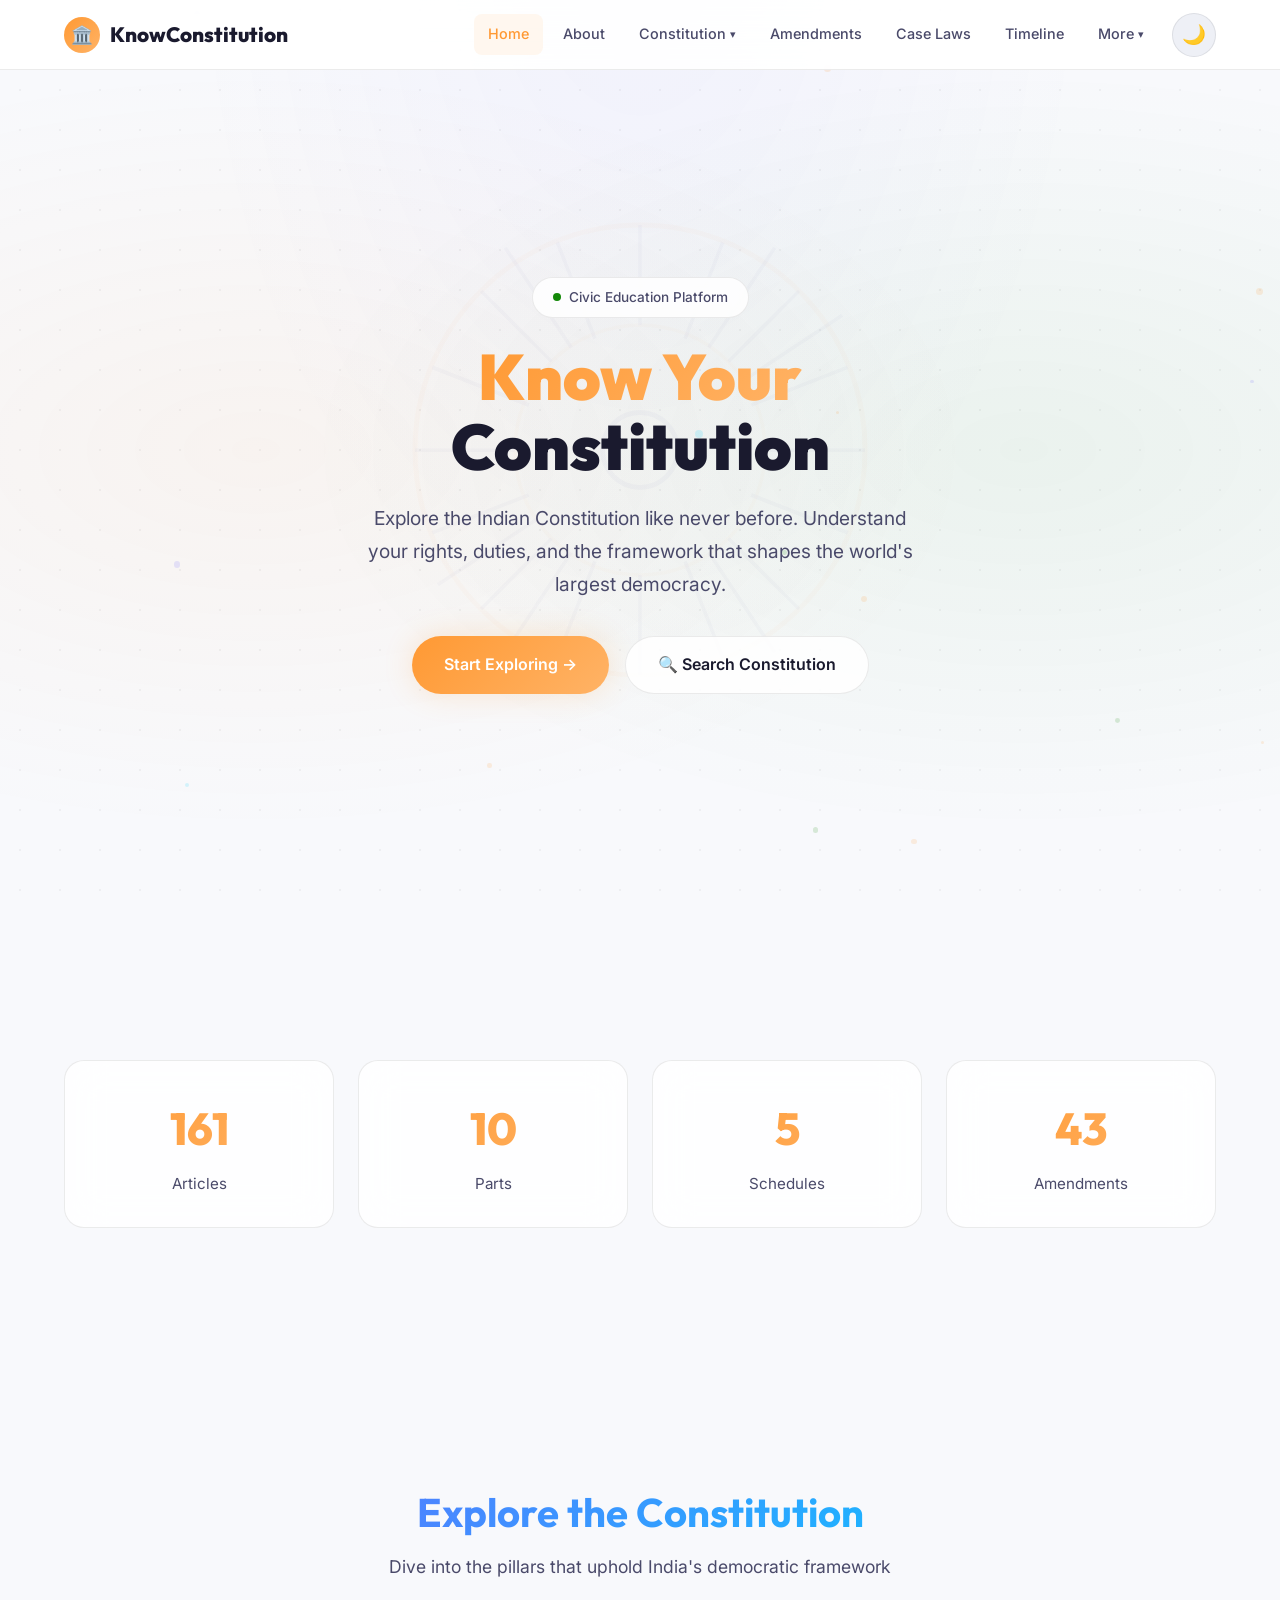
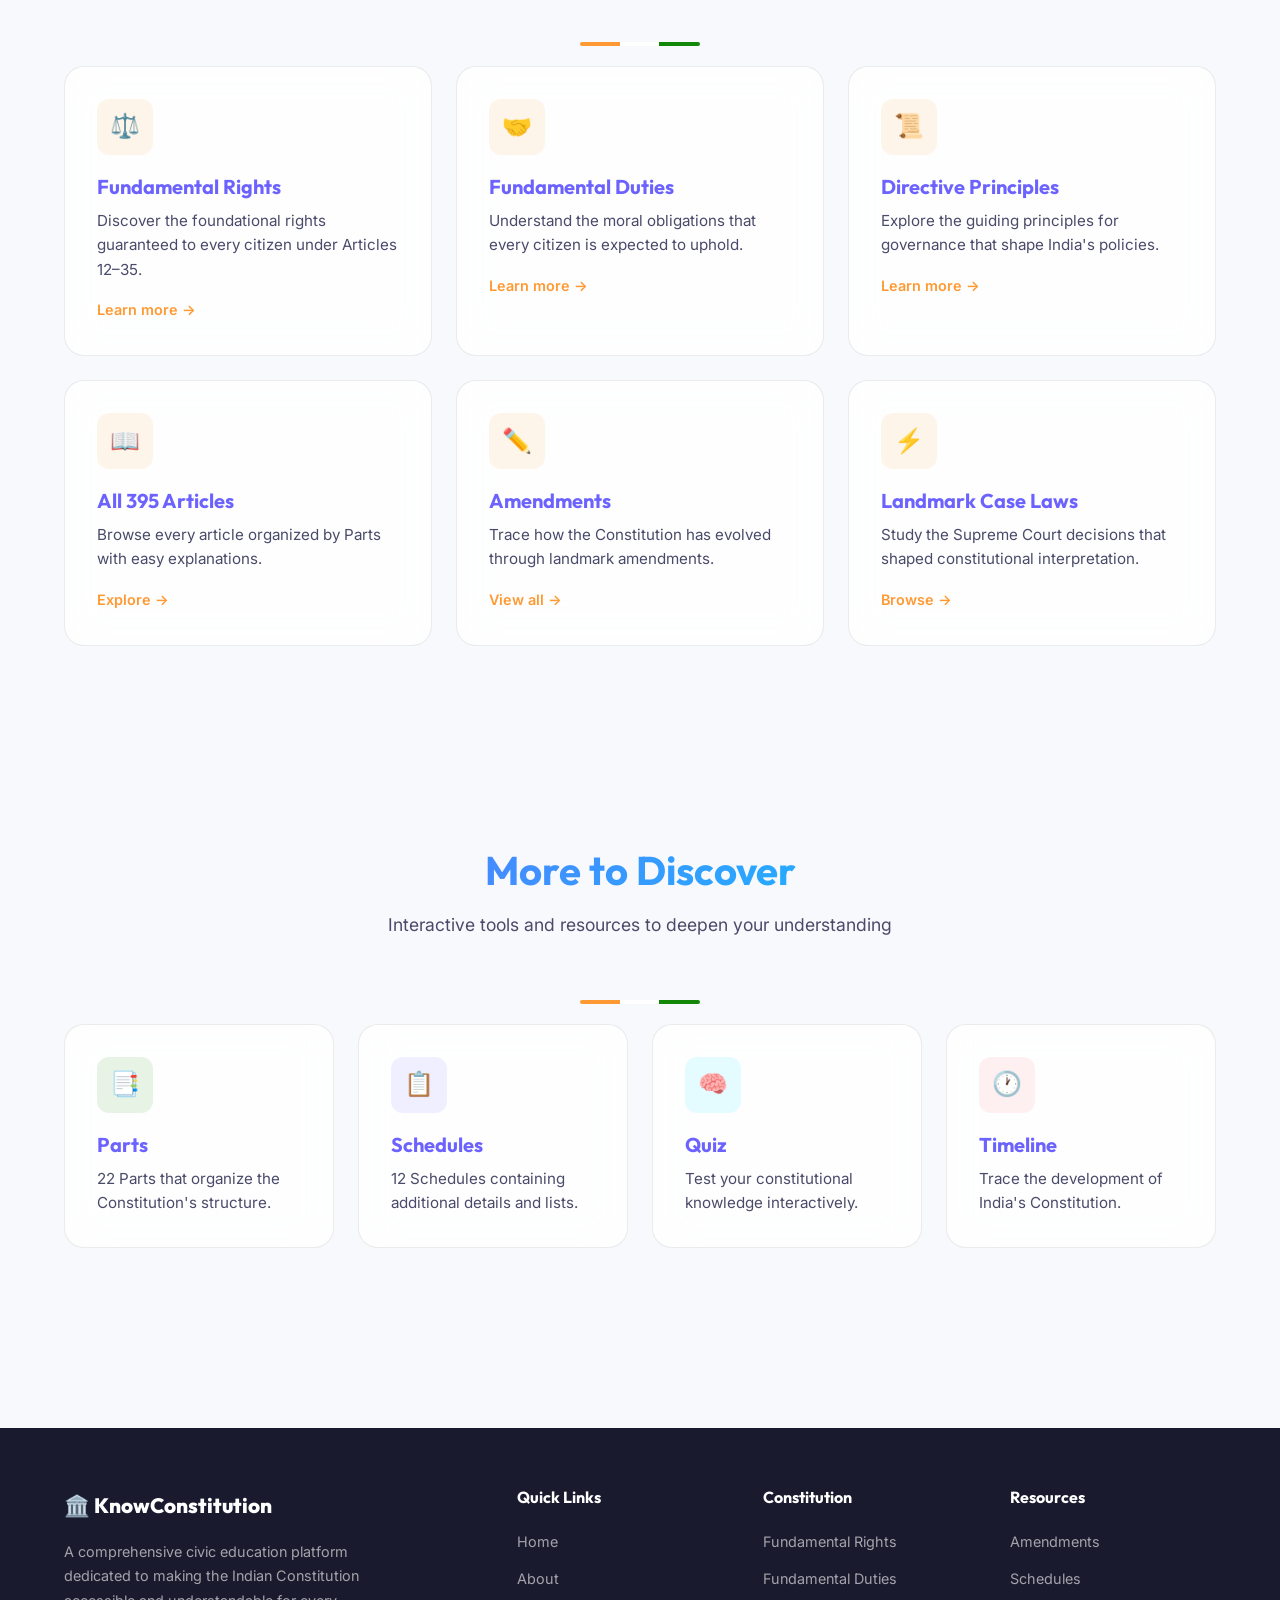
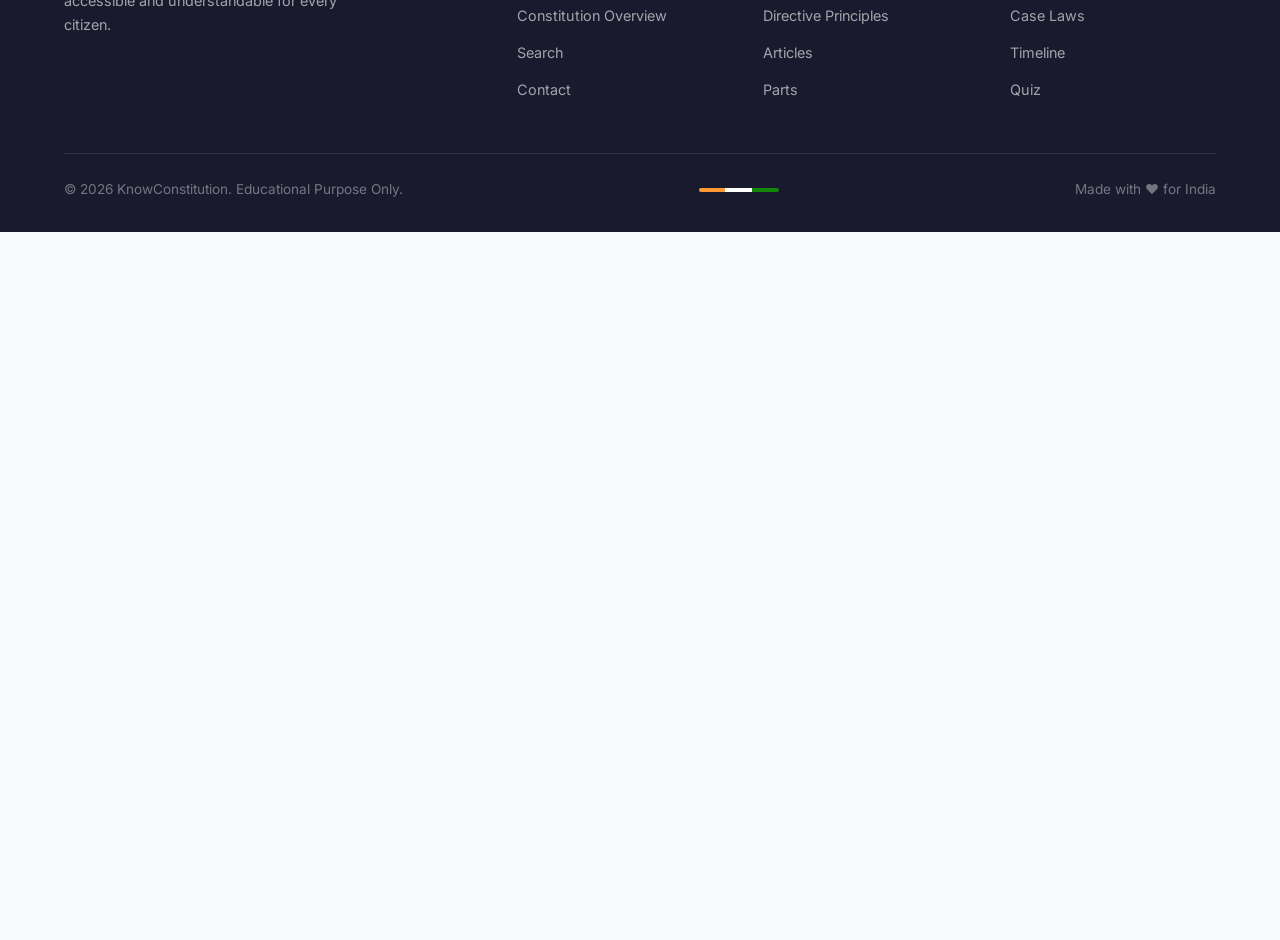
==== commit 5e4fae32: "Update index.html" ====
--- a/index.html
+++ b/index.html
@@ -265,5 +265,11 @@
 </footer>
 
 <script src="script.js"></script>
+  <iframe
+    src="https://www.chatbase.co/chatbot-iframe/g6AylJNvPvuz_jAulG9b5"
+    width="100%"
+    style="height: 100%; min-height: 700px"
+    frameborder="0"
+></iframe>
 </body>
 </html>
